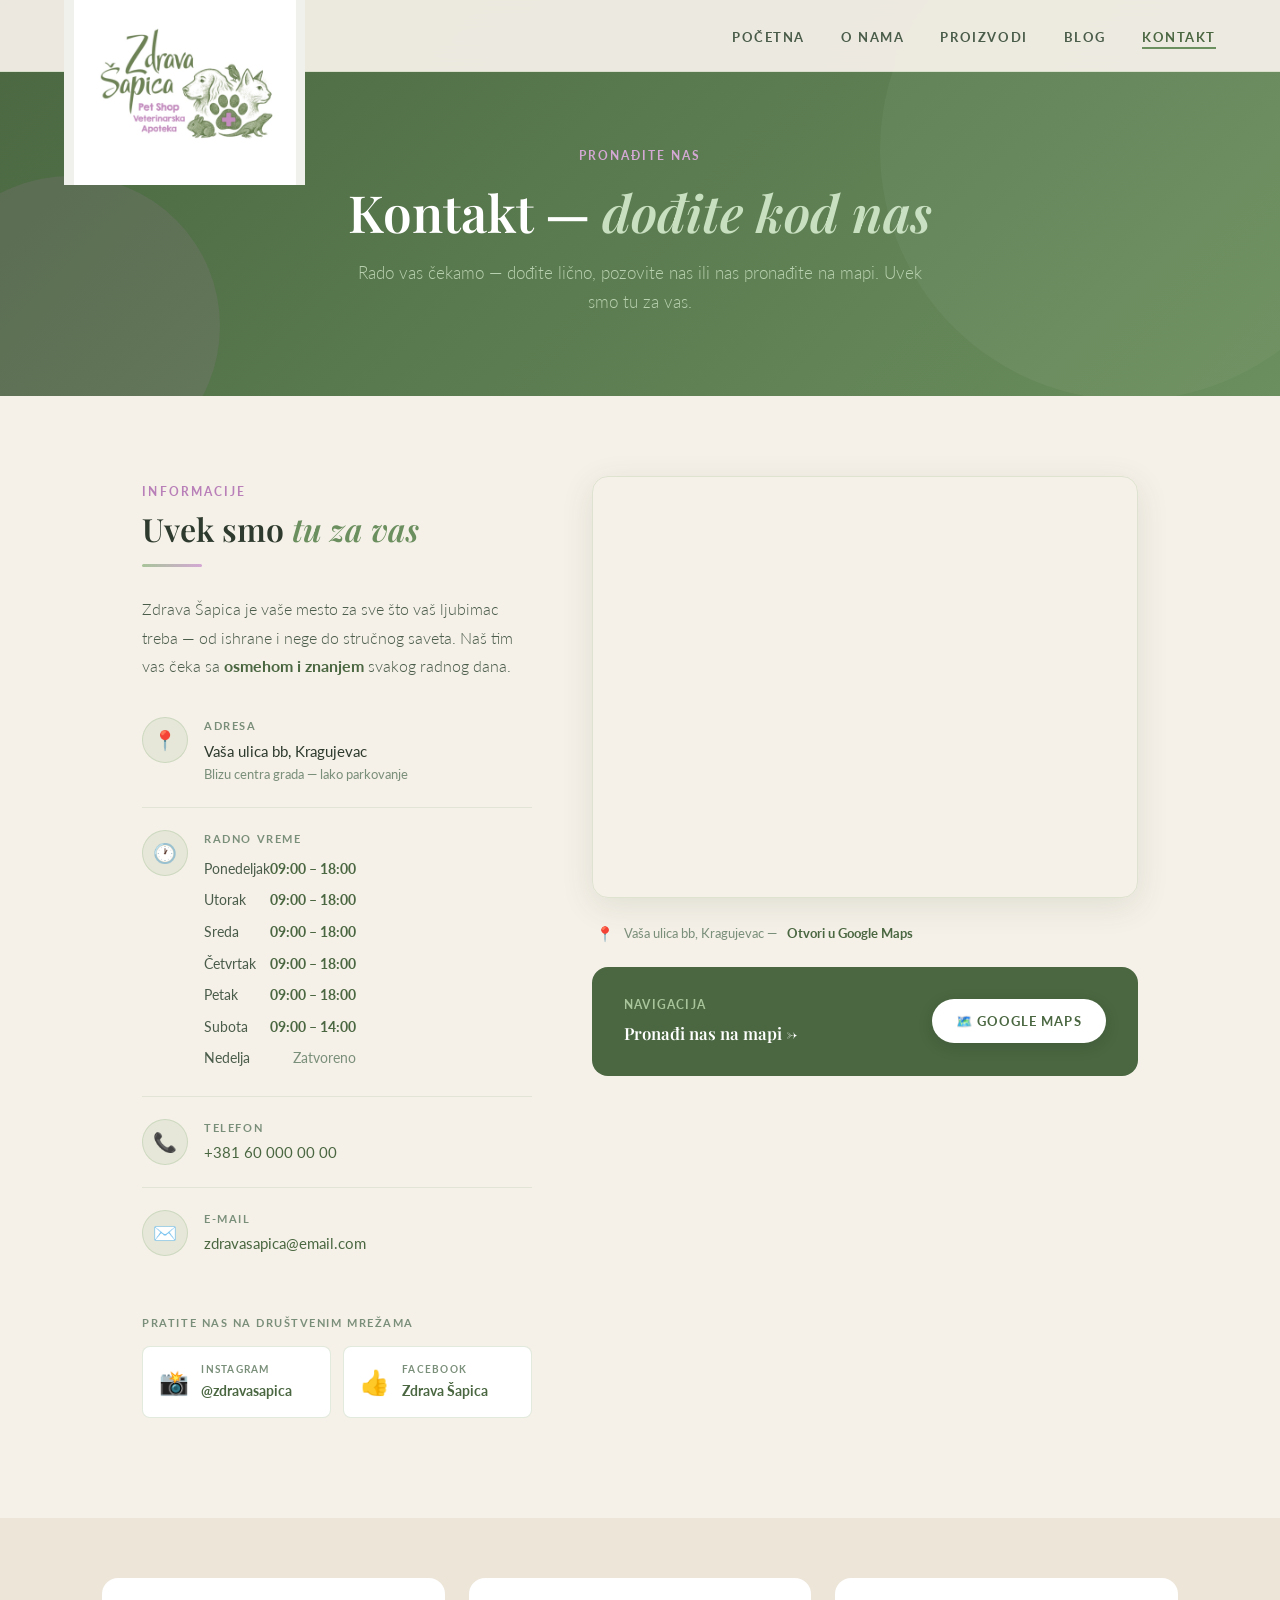
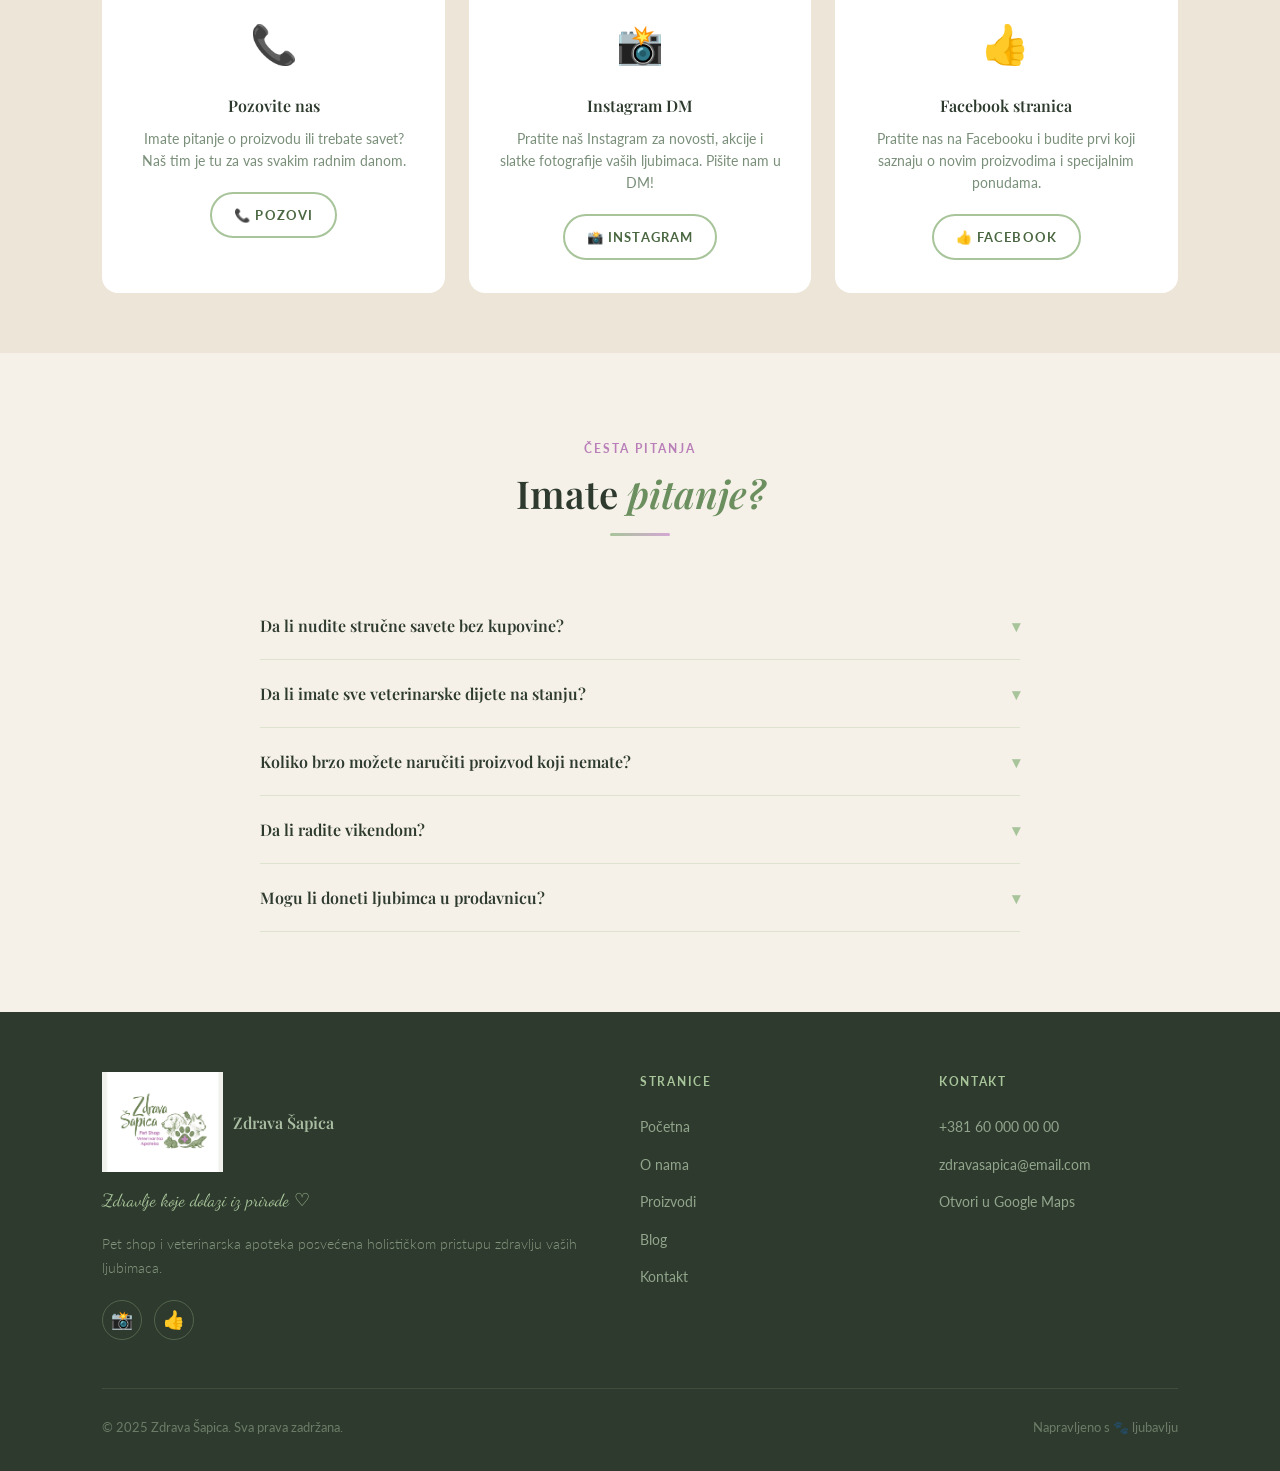
==== kontakt.html @ 9ca1bb59 "prvi sajt" ====
<!DOCTYPE html>
<html lang="sr">
<head>
  <meta charset="UTF-8" />
  <meta name="viewport" content="width=device-width, initial-scale=1.0" />
  <title>Kontakt – Zdrava Šapica</title>
  <link rel="preconnect" href="https://fonts.googleapis.com" />
  <link rel="preconnect" href="https://fonts.gstatic.com" crossorigin />
  <link href="https://fonts.googleapis.com/css2?family=Playfair+Display:ital,wght@0,400;0,600;1,400&family=Lato:wght@300;400;700&family=Dancing+Script:wght@500&display=swap" rel="stylesheet" />
  <link rel="stylesheet" href="./style.css" />
  <style>

    /* ===== CONTACT LAYOUT ===== */
    .contact-main {
      padding: 80px 8% 100px;
      max-width: 1200px;
      margin: 0 auto;
    }

    .contact-grid {
      display: grid;
      grid-template-columns: 1fr 1.4fr;
      gap: 60px;
      align-items: start;
    }

    /* ===== LEFT — info panel ===== */
    .contact-info-panel {}

    .contact-info-panel .section-tag { margin-bottom: 8px; }
    .contact-info-panel h2 {
      font-family: 'Playfair Display', serif;
      font-size: clamp(1.6rem, 2.5vw, 2.2rem);
      font-weight: 600; color: var(--text-dark); line-height: 1.2;
      margin-bottom: 8px;
    }
    .contact-info-panel h2 em { font-style: italic; color: var(--green-mid); }
    .contact-info-panel .section-divider { margin: 16px 0 28px; }
    .contact-intro {
      font-size: 0.97rem; color: var(--text-mid);
      line-height: 1.85; font-weight: 300; margin-bottom: 36px;
    }
    .contact-intro strong { color: var(--green-dark); font-weight: 700; }

    /* Info items */
    .info-items { display: flex; flex-direction: column; gap: 0; }
    .info-item {
      display: flex; align-items: flex-start; gap: 16px;
      padding: 22px 0;
      border-bottom: 1px solid rgba(168,196,154,0.25);
    }
    .info-item:first-child { padding-top: 0; }
    .info-item:last-child { border-bottom: none; }
    .info-icon {
      width: 46px; height: 46px; border-radius: 50%;
      background: rgba(168,196,154,0.2);
      border: 1px solid rgba(168,196,154,0.4);
      display: flex; align-items: center; justify-content: center;
      font-size: 1.2rem; flex-shrink: 0;
    }
    .info-text {}
    .info-label {
      font-size: 0.68rem; font-weight: 700;
      letter-spacing: 0.14em; text-transform: uppercase;
      color: var(--text-light); margin-bottom: 4px;
    }
    .info-value {
      font-size: 0.95rem; color: var(--text-dark); font-weight: 400; line-height: 1.5;
    }
    .info-value a { color: var(--green-dark); transition: color 0.2s; }
    .info-value a:hover { color: var(--lila); }

    /* Radno vreme */
    .hours-table { width: 100%; }
    .hours-row {
      display: flex; justify-content: space-between;
      font-size: 0.9rem; padding: 5px 0;
      color: var(--text-mid);
    }
    .hours-row .day { font-weight: 400; }
    .hours-row .time { font-weight: 700; color: var(--green-dark); }
    .hours-row.closed .time { color: var(--text-light); font-weight: 400; }
    .hours-row.today .day { color: var(--lila); font-weight: 700; }
    .hours-row.today .time { color: var(--lila); }

    /* Social cards */
    .social-section {
      margin-top: 36px;
    }
    .social-section-label {
      font-size: 0.68rem; font-weight: 700;
      letter-spacing: 0.14em; text-transform: uppercase;
      color: var(--text-light); margin-bottom: 14px;
    }
    .social-cards { display: flex; gap: 12px; }
    .social-card {
      flex: 1; display: flex; align-items: center; gap: 12px;
      padding: 14px 16px; border-radius: var(--radius-sm);
      border: 1px solid rgba(168,196,154,0.35);
      background: var(--white);
      transition: all 0.3s; cursor: pointer;
      text-decoration: none;
    }
    .social-card:hover { border-color: var(--green-mid); box-shadow: var(--shadow); transform: translateY(-2px); }
    .social-card-icon { font-size: 1.5rem; }
    .social-card-info {}
    .social-card-platform {
      font-size: 0.65rem; font-weight: 700;
      letter-spacing: 0.12em; text-transform: uppercase;
      color: var(--text-light);
    }
    .social-card-handle {
      font-size: 0.88rem; font-weight: 700; color: var(--green-dark);
    }

    /* ===== RIGHT — MAP + CTA ===== */
    .contact-right {}

    .map-wrapper {
      border-radius: var(--radius);
      overflow: hidden;
      box-shadow: var(--shadow);
      border: 1px solid rgba(168,196,154,0.3);
      margin-bottom: 24px;
    }
    .map-wrapper iframe {
      width: 100%; height: 420px;
      display: block; border: none;
    }

    /* Map placeholder (dok se ne postavi prava adresa) */
    .map-placeholder {
      width: 100%; height: 420px;
      background: linear-gradient(135deg, var(--cream-dark) 0%, var(--mint) 100%);
      display: flex; flex-direction: column;
      align-items: center; justify-content: center;
      gap: 16px; text-align: center; padding: 40px;
    }
    .map-placeholder-icon { font-size: 4rem; }
    .map-placeholder h3 {
      font-family: 'Playfair Display', serif;
      font-size: 1.3rem; color: var(--green-dark);
    }
    .map-placeholder p { font-size: 0.88rem; color: var(--text-mid); line-height: 1.7; }

    .map-caption {
      display: flex; align-items: center; gap: 10px;
      font-size: 0.8rem; color: var(--text-light);
      padding: 0 4px;
    }
    .map-caption::before { content: '📍'; font-size: 0.9rem; }
    .map-caption a { color: var(--green-dark); font-weight: 700; transition: color 0.2s; }
    .map-caption a:hover { color: var(--lila); }

    /* Directions CTA card */
    .directions-card {
      background: var(--green-dark); border-radius: var(--radius);
      padding: 28px 32px;
      display: flex; align-items: center; justify-content: space-between;
      gap: 20px; margin-top: 20px;
      flex-wrap: wrap;
    }
    .directions-card-text {}
    .directions-card-text p {
      font-size: 0.75rem; font-weight: 700;
      letter-spacing: 0.1em; text-transform: uppercase;
      color: var(--green-light); margin-bottom: 4px;
    }
    .directions-card-text h3 {
      font-family: 'Playfair Display', serif;
      font-size: 1.05rem; color: white; font-weight: 600;
    }
    .btn-maps {
      display: inline-flex; align-items: center; gap: 8px;
      background: white; color: var(--green-dark);
      padding: 11px 24px; border-radius: 50px;
      font-weight: 700; font-size: 0.82rem;
      letter-spacing: 0.08em; text-transform: uppercase;
      transition: all 0.3s; white-space: nowrap;
      box-shadow: 0 4px 16px rgba(0,0,0,0.12);
    }
    .btn-maps:hover { background: var(--mint); transform: translateY(-2px); }

    /* ===== QUICK CONTACT STRIP ===== */
    .quick-contact {
      background: var(--cream-dark);
      padding: 60px 8%;
    }
    .quick-contact-inner {
      max-width: 1200px; margin: 0 auto;
      display: grid; grid-template-columns: repeat(3, 1fr);
      gap: 24px;
    }
    .quick-card {
      background: var(--white); border-radius: var(--radius);
      padding: 32px 28px; text-align: center;
      border: 1px solid transparent;
      transition: all 0.3s;
    }
    .quick-card:hover { border-color: var(--mint); box-shadow: var(--shadow); transform: translateY(-4px); }
    .quick-card-icon { font-size: 2.4rem; margin-bottom: 16px; }
    .quick-card h3 {
      font-family: 'Playfair Display', serif;
      font-size: 1rem; font-weight: 600;
      color: var(--text-dark); margin-bottom: 8px;
    }
    .quick-card p { font-size: 0.86rem; color: var(--text-light); line-height: 1.6; margin-bottom: 20px; }
    .quick-card-link {
      display: inline-flex; align-items: center; gap: 6px;
      font-size: 0.82rem; font-weight: 700;
      letter-spacing: 0.08em; text-transform: uppercase;
      color: var(--green-dark);
      padding: 10px 22px; border-radius: 50px;
      border: 2px solid var(--green-light);
      transition: all 0.3s;
    }
    .quick-card-link:hover { background: var(--mint); border-color: var(--green-mid); }

    /* ===== FAQ STRIP ===== */
    .faq-section {
      padding: 80px 8%;
      background: var(--cream);
    }
    .faq-inner {
      max-width: 760px; margin: 0 auto;
    }
    .faq-list { margin-top: 40px; }
    .faq-item {
      border-bottom: 1px solid rgba(168,196,154,0.3);
    }
    .faq-question {
      display: flex; justify-content: space-between; align-items: center;
      padding: 20px 0; cursor: pointer;
      font-family: 'Playfair Display', serif;
      font-size: 1rem; font-weight: 600; color: var(--text-dark);
      transition: color 0.2s; gap: 16px;
    }
    .faq-question:hover { color: var(--green-mid); }
    .faq-arrow {
      font-size: 1rem; transition: transform 0.3s;
      color: var(--green-light); flex-shrink: 0;
    }
    .faq-item.open .faq-arrow { transform: rotate(180deg); }
    .faq-answer {
      max-height: 0; overflow: hidden;
      transition: max-height 0.4s ease, padding 0.3s;
    }
    .faq-item.open .faq-answer { max-height: 300px; }
    .faq-answer p {
      font-size: 0.92rem; color: var(--text-mid);
      line-height: 1.8; font-weight: 300;
      padding-bottom: 20px;
    }
    .faq-answer p strong { color: var(--green-dark); font-weight: 700; }

    /* Responsive */
    @media (max-width: 960px) {
      .contact-grid { grid-template-columns: 1fr; }
      .quick-contact-inner { grid-template-columns: 1fr; }
    }
    @media (max-width: 640px) {
      .contact-main { padding: 60px 6% 80px; }
      .social-cards { flex-direction: column; }
      .directions-card { flex-direction: column; text-align: center; }
    }
  </style>
</head>
<body>

  <!-- NAVIGATION -->
  <nav id="navbar">
    <a href="index.html" class="nav-logo">
      <img src="slike/logo.png" alt="Zdrava Šapica logo" />
     
    </a>
    <ul class="nav-links" id="navLinks">
      <li><a href="index.html">Početna</a></li>
      <li><a href="o-nama.html">O nama</a></li>
      <li><a href="proizvodi.html">Proizvodi</a></li>
      <li><a href="blog.html">Blog</a></li>
      <li><a href="kontakt.html" class="active">Kontakt</a></li>
    </ul>
    <div class="nav-burger" id="navBurger"><span></span><span></span><span></span></div>
  </nav>

  <!-- PAGE HERO -->
  <section class="page-hero">
    <span class="page-hero-tag">Pronađite nas</span>
    <h1>Kontakt — <em>dođite kod nas</em></h1>
    <p>Rado vas čekamo — dođite lično, pozovite nas ili nas pronađite na mapi. Uvek smo tu za vas.</p>
  </section>

  <!-- MAIN CONTACT SECTION -->
  <div class="contact-main">
    <div class="contact-grid">

      <!-- LEFT: Info -->
      <div class="contact-info-panel reveal">
        <span class="section-tag">Informacije</span>
        <h2>Uvek smo <em>tu za vas</em></h2>
        <div class="section-divider" style="margin-left:0;"></div>
        <p class="contact-intro">
          Zdrava Šapica je vaše mesto za sve što vaš ljubimac treba — od ishrane i nege do stručnog saveta. Naš tim vas čeka sa <strong>osmehom i znanjem</strong> svakog radnog dana.
        </p>

        <div class="info-items">

          <div class="info-item">
            <div class="info-icon">📍</div>
            <div class="info-text">
              <div class="info-label">Adresa</div>
              <div class="info-value">
                Vaša ulica bb, Kragujevac<br/>
                <small style="color:var(--text-light); font-size:0.82rem;">Blizu centra grada — lako parkovanje</small>
              </div>
            </div>
          </div>

          <div class="info-item">
            <div class="info-icon">🕐</div>
            <div class="info-text">
              <div class="info-label">Radno vreme</div>
              <div class="info-value">
                <div class="hours-table">
                  <div class="hours-row"><span class="day">Ponedeljak</span><span class="time">09:00 – 18:00</span></div>
                  <div class="hours-row"><span class="day">Utorak</span><span class="time">09:00 – 18:00</span></div>
                  <div class="hours-row"><span class="day">Sreda</span><span class="time">09:00 – 18:00</span></div>
                  <div class="hours-row"><span class="day">Četvrtak</span><span class="time">09:00 – 18:00</span></div>
                  <div class="hours-row"><span class="day">Petak</span><span class="time">09:00 – 18:00</span></div>
                  <div class="hours-row"><span class="day">Subota</span><span class="time">09:00 – 14:00</span></div>
                  <div class="hours-row closed"><span class="day">Nedelja</span><span class="time">Zatvoreno</span></div>
                </div>
              </div>
            </div>
          </div>

          <div class="info-item">
            <div class="info-icon">📞</div>
            <div class="info-text">
              <div class="info-label">Telefon</div>
              <div class="info-value">
                <a href="tel:+381600000000">+381 60 000 00 00</a>
              </div>
            </div>
          </div>

          <div class="info-item">
            <div class="info-icon">✉️</div>
            <div class="info-text">
              <div class="info-label">E-mail</div>
              <div class="info-value">
                <a href="mailto:zdravasapica@email.com">zdravasapica@email.com</a>
              </div>
            </div>
          </div>

        </div>

        <!-- Social -->
        <div class="social-section">
          <div class="social-section-label">Pratite nas na društvenim mrežama</div>
          <div class="social-cards">
            <a href="https://instagram.com/" target="_blank" class="social-card">
              <div class="social-card-icon">📸</div>
              <div class="social-card-info">
                <div class="social-card-platform">Instagram</div>
                <div class="social-card-handle">@zdravasapica</div>
              </div>
            </a>
            <a href="https://facebook.com/" target="_blank" class="social-card">
              <div class="social-card-icon">👍</div>
              <div class="social-card-info">
                <div class="social-card-platform">Facebook</div>
                <div class="social-card-handle">Zdrava Šapica</div>
              </div>
            </a>
          </div>
        </div>
      </div>

      <!-- RIGHT: Map -->
      <div class="contact-right reveal">
        <div class="map-wrapper">
          <!--
            UPUTSTVO ZA POSTAVLJANJE MAPE:
            1. Idite na maps.google.com
            2. Pronađite vašu lokaciju
            3. Kliknite Share → Embed a map
            4. Kopirajte <iframe> i zamenite placeholder ispod

            Privremeni placeholder:
          -->
          <iframe
            src="https://www.google.com/maps/embed?pb=!1m18!1m12!1m3!1d91838.96!2d20.8651!3d44.0128!2m3!1f0!2f0!3f0!3m2!1i1024!2i768!4f13.1!3m3!1m2!1s0x4756eed0b72782ad%3A0x5ed3f0cc2e22fc3a!2sKragujevac!5e0!3m2!1ssr!2srs!4v1700000000000!5m2!1ssr!2srs"
            allowfullscreen=""
            loading="lazy"
            referrerpolicy="no-referrer-when-downgrade"
            title="Zdrava Šapica — lokacija na mapi">
          </iframe>
        </div>

        <p class="map-caption">
          Vaša ulica bb, Kragujevac —
          <a href="https://maps.google.com/?q=Kragujevac" target="_blank">Otvori u Google Maps</a>
        </p>

        <div class="directions-card">
          <div class="directions-card-text">
            <p>Navigacija</p>
            <h3>Pronađi nas na mapi →</h3>
          </div>
          <a
            href="https://maps.google.com/?q=Kragujevac"
            target="_blank"
            class="btn-maps">
            🗺️ Google Maps
          </a>
        </div>
      </div>

    </div>
  </div>

  <!-- QUICK CONTACT CARDS -->
  <div class="quick-contact">
    <div class="quick-contact-inner">
      <div class="quick-card reveal">
        <div class="quick-card-icon">📞</div>
        <h3>Pozovite nas</h3>
        <p>Imate pitanje o proizvodu ili trebate savet? Naš tim je tu za vas svakim radnim danom.</p>
        <a href="tel:+381600000000" class="quick-card-link">📞 Pozovi</a>
      </div>
      <div class="quick-card reveal">
        <div class="quick-card-icon">📸</div>
        <h3>Instagram DM</h3>
        <p>Pratite naš Instagram za novosti, akcije i slatke fotografije vaših ljubimaca. Pišite nam u DM!</p>
        <a href="https://instagram.com/" target="_blank" class="quick-card-link">📸 Instagram</a>
      </div>
      <div class="quick-card reveal">
        <div class="quick-card-icon">👍</div>
        <h3>Facebook stranica</h3>
        <p>Pratite nas na Facebooku i budite prvi koji saznaju o novim proizvodima i specijalnim ponudama.</p>
        <a href="https://facebook.com/" target="_blank" class="quick-card-link">👍 Facebook</a>
      </div>
    </div>
  </div>

  <!-- FAQ -->
  <div class="faq-section">
    <div class="faq-inner">
      <div class="section-header reveal">
        <span class="section-tag">Česta pitanja</span>
        <h2 class="section-title">Imate <em>pitanje?</em></h2>
        <div class="section-divider"></div>
      </div>
      <div class="faq-list">

        <div class="faq-item">
          <div class="faq-question" onclick="toggleFaq(this)">
            Da li nudite stručne savete bez kupovine?
            <span class="faq-arrow">▾</span>
          </div>
          <div class="faq-answer">
            <p>Apsolutno! Naš tim je tu da <strong>odgovori na vaša pitanja</strong> — bez obaveze kupovine. Možete nas pozvati, pisati na Instagram ili doći lično. Verujemo da poverenje se gradi iskrenim odnosom, ne pritiskom.</p>
          </div>
        </div>

        <div class="faq-item">
          <div class="faq-question" onclick="toggleFaq(this)">
            Da li imate sve veterinarske dijete na stanju?
            <span class="faq-arrow">▾</span>
          </div>
          <div class="faq-answer">
            <p>Trudimo se da uvek imamo dostupan što širi asortiman, ali za <strong>specifičnu dijetu ili retki preparat</strong> preporučujemo da nas unapred kontaktirate. Možemo naručiti i ono što trenutno nije na stanju.</p>
          </div>
        </div>

        <div class="faq-item">
          <div class="faq-question" onclick="toggleFaq(this)">
            Koliko brzo možete naručiti proizvod koji nemate?
            <span class="faq-arrow">▾</span>
          </div>
          <div class="faq-answer">
            <p>Većinom <strong>1–3 radna dana</strong>, u zavisnosti od dobavljača. Za medicinske dijete koje zahtevaju veterinarski recept, slobodno nas kontaktirajte unapred kako bismo organizovali sve na vreme.</p>
          </div>
        </div>

        <div class="faq-item">
          <div class="faq-question" onclick="toggleFaq(this)">
            Da li radite vikendom?
            <span class="faq-arrow">▾</span>
          </div>
          <div class="faq-answer">
            <p>Subotom smo otvoreni od <strong>09:00 do 14:00</strong>. Nedeljom ne radimo. Za hitne upite možete nam pisati na Instagram — trudimo se da odgovorimo što pre.</p>
          </div>
        </div>

        <div class="faq-item">
          <div class="faq-question" onclick="toggleFaq(this)">
            Mogu li doneti ljubimca u prodavnicu?
            <span class="faq-arrow">▾</span>
          </div>
          <div class="faq-answer">
            <p><strong>Naravno!</strong> Volimo kad naši mali gosti dođu u posetu. Dođite sa vašim ljubimcem — i mi ćemo im biti još srećniji što ste tu. 🐾</p>
          </div>
        </div>

      </div>
    </div>
  </div>

  <!-- FOOTER -->
  <footer>
    <div class="footer-inner">
      <div class="footer-brand">
        <div class="footer-logo">
          <img src="slike/logo.png" alt="Zdrava Šapica" />
          <span class="footer-logo-name">Zdrava Šapica</span>
        </div>
        <p class="footer-tagline">Zdravlje koje dolazi iz prirode ♡</p>
        <p class="footer-desc">Pet shop i veterinarska apoteka posvećena holističkom pristupu zdravlju vaših ljubimaca.</p>
        <div class="footer-social">
          <a href="https://instagram.com/" target="_blank" class="social-btn" title="Instagram">📸</a>
          <a href="https://facebook.com/" target="_blank" class="social-btn" title="Facebook">👍</a>
        </div>
      </div>
      <div class="footer-nav">
        <h4>Stranice</h4>
        <ul>
          <li><a href="index.html">Početna</a></li>
          <li><a href="o-nama.html">O nama</a></li>
          <li><a href="proizvodi.html">Proizvodi</a></li>
          <li><a href="blog.html">Blog</a></li>
          <li><a href="kontakt.html">Kontakt</a></li>
        </ul>
      </div>
      <div class="footer-nav">
        <h4>Kontakt</h4>
        <ul>
          <li><a href="tel:+381600000000">+381 60 000 00 00</a></li>
          <li><a href="mailto:zdravasapica@email.com">zdravasapica@email.com</a></li>
          <li><a href="https://maps.google.com/?q=Kragujevac" target="_blank">Otvori u Google Maps</a></li>
        </ul>
      </div>
    </div>
    <div class="footer-bottom">
      <p>© 2025 Zdrava Šapica. Sva prava zadržana.</p>
      <p>Napravljeno s 🐾 ljubavlju</p>
    </div>
  </footer>

  <script>
    // Navbar
    const navbar = document.getElementById('navbar');
    window.addEventListener('scroll', () => navbar.classList.toggle('scrolled', window.scrollY > 20));
    document.getElementById('navBurger').addEventListener('click', () => document.getElementById('navLinks').classList.toggle('open'));

    // Reveal
    const observer = new IntersectionObserver(entries => entries.forEach(e => { if (e.isIntersecting) { e.target.classList.add('visible'); observer.unobserve(e.target); } }), { threshold: 0.1 });
    document.querySelectorAll('.reveal').forEach(el => observer.observe(el));

    // FAQ accordion
    function toggleFaq(el) {
      const item = el.parentElement;
      const isOpen = item.classList.contains('open');
      document.querySelectorAll('.faq-item').forEach(i => i.classList.remove('open'));
      if (!isOpen) item.classList.add('open');
    }

    // Pre-fill from URL query (e.g. kontakt.html?product=Acana)
    const params = new URLSearchParams(window.location.search);
    const product = params.get('product');
    if (product) {
      // Show a small toast notification
      const toast = document.createElement('div');
      toast.style.cssText = `
        position: fixed; bottom: 32px; left: 50%; transform: translateX(-50%);
        background: var(--green-dark); color: white;
        padding: 14px 28px; border-radius: 50px;
        font-family: Lato, sans-serif; font-size: 0.88rem; font-weight: 700;
        box-shadow: 0 8px 32px rgba(74,103,65,0.3);
        z-index: 300; animation: fadeInUp 0.4s ease;
      `;
      toast.textContent = `Upit za: ${product} — pozovite nas na +381 60 000 00 00`;
      document.body.appendChild(toast);
      setTimeout(() => toast.remove(), 6000);
    }
  </script>
</body>
</html>
---- style.css ----
/* =====================================================
   ZDRAVA ŠAPICA — Globalni stilovi
   ===================================================== */

/* ===== CSS VARIABLES ===== */
:root {
    --green-dark:   #4a6741;
    --green-mid:    #6b8f5e;
    --green-light:  #a8c49a;
    --mint:         #c8dfc0;
    --cream:        #f5f0e8;
    --cream-dark:   #ece5d8;
    --lila:         #b87fb8;
    --lila-light:   #d4a8d4;
    --text-dark:    #2d3a2d;
    --text-mid:     #4a5c4a;
    --text-light:   #7a8f7a;
    --white:        #ffffff;
    --shadow:       0 8px 32px rgba(74,103,65,0.12);
    --radius:       16px;
    --radius-sm:    8px;
    --akcija:       #e85d5d;
  }
  
  /* ===== RESET & BASE ===== */
  *, *::before, *::after { box-sizing: border-box; margin: 0; padding: 0; }
  html { scroll-behavior: smooth; }
  body {
    font-family: 'Lato', sans-serif;
    background: var(--cream);
    color: var(--text-dark);
    line-height: 1.7;
    overflow-x: hidden;
  }
  img { max-width: 100%; display: block; }
  a { text-decoration: none; color: inherit; }
  
  /* ===== NAVIGATION ===== */
  nav {
    position: fixed; top: 0; left: 0; right: 0; z-index: 100;
    background: rgba(245,240,232,0.95);
    backdrop-filter: blur(12px);
    border-bottom: 1px solid rgba(168,196,154,0.3);
    padding: 0 5%;
    display: flex; align-items: center; justify-content: space-between;
    height: 72px;
    transition: box-shadow 0.3s;
  }
  nav.scrolled { box-shadow: var(--shadow); }
  
  /* Logo — veći prikaz */
  .nav-logo {
    display: flex;
    align-items: center;
    gap: 200px;
    text-decoration: none;
  }
  .nav-logo img {
    margin-top: 100px; height: 200px; width: auto;
    object-fit: contain;
  }
  .nav-logo-text {
    display: flex;
    flex-direction: column;
    line-height: 1.1;
  }
  .nav-logo-name {
    font-family: 'Playfair Display', serif;
    font-size: 1.05rem;
    font-weight: 600;
    color: var(--green-dark);
    letter-spacing: 0.02em;
  }
  .nav-logo-sub {
    font-family: 'Dancing Script', cursive;
    font-size: 0.78rem;
    color: var(--lila);
  }
  
  .nav-links {
    display: flex; gap: 36px; list-style: none;
  }
  .nav-links a {
    font-family: 'Lato', sans-serif;
    font-weight: 700;
    font-size: 0.82rem;
    letter-spacing: 0.12em;
    text-transform: uppercase;
    color: var(--text-mid);
    position: relative;
    padding-bottom: 4px;
    transition: color 0.3s;
  }
  .nav-links a::after {
    content: '';
    position: absolute; bottom: 0; left: 0; width: 0; height: 2px;
    background: var(--lila);
    transition: width 0.3s;
  }
  .nav-links a:hover { color: var(--green-dark); }
  .nav-links a:hover::after { width: 100%; }
  .nav-links a.active { color: var(--green-dark); }
  .nav-links a.active::after { width: 100%; background: var(--green-mid); }
  .nav-burger { display: none; cursor: pointer; flex-direction: column; gap: 5px; }
  .nav-burger span { display: block; width: 24px; height: 2px; background: var(--green-dark); transition: all 0.3s; }
  
  /* ===== PAGE HERO (unutrašnje stranice) ===== */
  .page-hero {
    padding: 140px 8% 80px;
    background: linear-gradient(135deg, var(--green-dark) 0%, var(--green-mid) 100%);
    text-align: center;
    position: relative; overflow: hidden;
  }
  .page-hero::before {
    content: ''; position: absolute; top: -100px; right: -100px;
    width: 500px; height: 500px; border-radius: 50%;
    background: rgba(255,255,255,0.04);
  }
  .page-hero::after {
    content: ''; position: absolute; bottom: -80px; left: -80px;
    width: 300px; height: 300px; border-radius: 50%;
    background: rgba(184,127,184,0.12);
  }
  .page-hero-tag {
    display: inline-block; font-size: 0.72rem; font-weight: 700;
    letter-spacing: 0.18em; text-transform: uppercase;
    color: var(--lila-light); margin-bottom: 16px;
  }
  .page-hero h1 {
    font-family: 'Playfair Display', serif;
    font-size: clamp(2rem, 4vw, 3.2rem);
    font-weight: 600; color: white; line-height: 1.2; margin-bottom: 16px;
  }
  .page-hero h1 em { font-style: italic; color: var(--mint); }
  .page-hero p {
    font-size: 1.05rem; color: rgba(200,223,192,0.85);
    font-weight: 300; max-width: 580px; margin: 0 auto;
  }
  
  /* ===== SECTION HEADER ===== */
  .section-header { text-align: center; margin-bottom: 56px; }
  .section-tag {
    display: inline-block; font-size: 0.72rem; font-weight: 700;
    letter-spacing: 0.18em; text-transform: uppercase;
    color: var(--lila); margin-bottom: 12px;
  }
  .section-title {
    font-family: 'Playfair Display', serif;
    font-size: clamp(1.8rem, 3vw, 2.6rem);
    font-weight: 600; color: var(--text-dark); line-height: 1.2;
  }
  .section-title em { font-style: italic; color: var(--green-mid); }
  .section-divider {
    width: 60px; height: 3px;
    background: linear-gradient(to right, var(--green-light), var(--lila-light));
    margin: 16px auto 0; border-radius: 2px;
  }
  
  /* ===== BUTTONS ===== */
  .btn-primary {
    display: inline-flex; align-items: center; gap: 8px;
    background: var(--green-dark); color: var(--white);
    padding: 14px 32px; border-radius: 50px;
    font-weight: 700; font-size: 0.88rem;
    letter-spacing: 0.08em; text-transform: uppercase;
    transition: background 0.3s, transform 0.2s, box-shadow 0.3s;
    box-shadow: 0 4px 20px rgba(74,103,65,0.25);
  }
  .btn-primary:hover {
    background: var(--green-mid);
    transform: translateY(-2px);
    box-shadow: 0 8px 28px rgba(74,103,65,0.3);
  }
  .btn-secondary {
    display: inline-flex; align-items: center; gap: 8px;
    background: transparent; color: var(--green-dark);
    padding: 14px 28px; border-radius: 50px;
    font-weight: 700; font-size: 0.88rem;
    letter-spacing: 0.08em; text-transform: uppercase;
    border: 2px solid var(--green-light);
    transition: all 0.3s;
  }
  .btn-secondary:hover { background: var(--mint); border-color: var(--green-mid); }
  
  /* ===== FOOTER ===== */
  footer { background: var(--text-dark); padding: 60px 8% 32px; }
  .footer-inner {
    max-width: 1200px; margin: 0 auto;
    display: grid; grid-template-columns: 2fr 1fr 1fr; gap: 60px;
    padding-bottom: 48px;
    border-bottom: 1px solid rgba(168,196,154,0.15);
  }
  .footer-brand {}
  .footer-logo {
    display: flex; align-items: center; gap: 10px; margin-bottom: 14px;
  }
  .footer-logo img {
    height: 100px; width: auto;
    
  }
  .footer-logo-name {
    font-family: 'Playfair Display', serif;
    font-size: 1rem; font-weight: 600;
    color: rgba(200,223,192,0.8);
  }
  .footer-tagline {
    font-family: 'Dancing Script', cursive;
    font-size: 1.1rem; color: var(--green-light); margin-bottom: 16px;
  }
  .footer-desc {
    font-size: 0.88rem; color: rgba(200,223,192,0.55);
    line-height: 1.7; font-weight: 300;
  }
  .footer-social { display: flex; gap: 12px; margin-top: 20px; }
  .social-btn {
    width: 40px; height: 40px; border-radius: 50%;
    border: 1px solid rgba(168,196,154,0.3);
    display: flex; align-items: center; justify-content: center;
    font-size: 1.1rem; color: var(--green-light); transition: all 0.3s;
  }
  .social-btn:hover { background: var(--green-mid); border-color: var(--green-mid); color: white; }
  
  .footer-nav h4 {
    font-size: 0.72rem; font-weight: 700; letter-spacing: 0.15em;
    text-transform: uppercase; color: var(--green-light); margin-bottom: 20px;
  }
  .footer-nav ul { list-style: none; display: flex; flex-direction: column; gap: 10px; }
  .footer-nav ul a { font-size: 0.9rem; color: rgba(200,223,192,0.65); transition: color 0.3s; }
  .footer-nav ul a:hover { color: var(--mint); }
  
  .footer-bottom {
    max-width: 1200px; margin: 0 auto;
    display: flex; justify-content: space-between; align-items: center;
    padding-top: 28px; flex-wrap: wrap; gap: 12px;
  }
  .footer-bottom p { font-size: 0.8rem; color: rgba(200,223,192,0.4); }
  
  /* ===== ANIMATIONS ===== */
  @keyframes fadeInUp {
    from { opacity: 0; transform: translateY(24px); }
    to { opacity: 1; transform: translateY(0); }
  }
  @keyframes fadeIn {
    from { opacity: 0; }
    to { opacity: 1; }
  }
  .reveal {
    opacity: 0; transform: translateY(32px);
    transition: opacity 0.7s ease, transform 0.7s ease;
  }
  .reveal.visible { opacity: 1; transform: none; }
  
  /* ===== RESPONSIVE — NAV ===== */
  @media (max-width: 680px) {
    .nav-links { display: none; }
    .nav-links.open {
      display: flex; flex-direction: column;
      position: fixed; top: 72px; left: 0; right: 0;
      background: var(--cream); padding: 24px 8%;
      gap: 20px; box-shadow: var(--shadow);
    }
    .nav-burger { display: flex; }
    .footer-inner { grid-template-columns: 1fr; gap: 40px; }
  }
  @media (max-width: 960px) {
    .footer-inner { grid-template-columns: 1fr; gap: 40px; }
  }
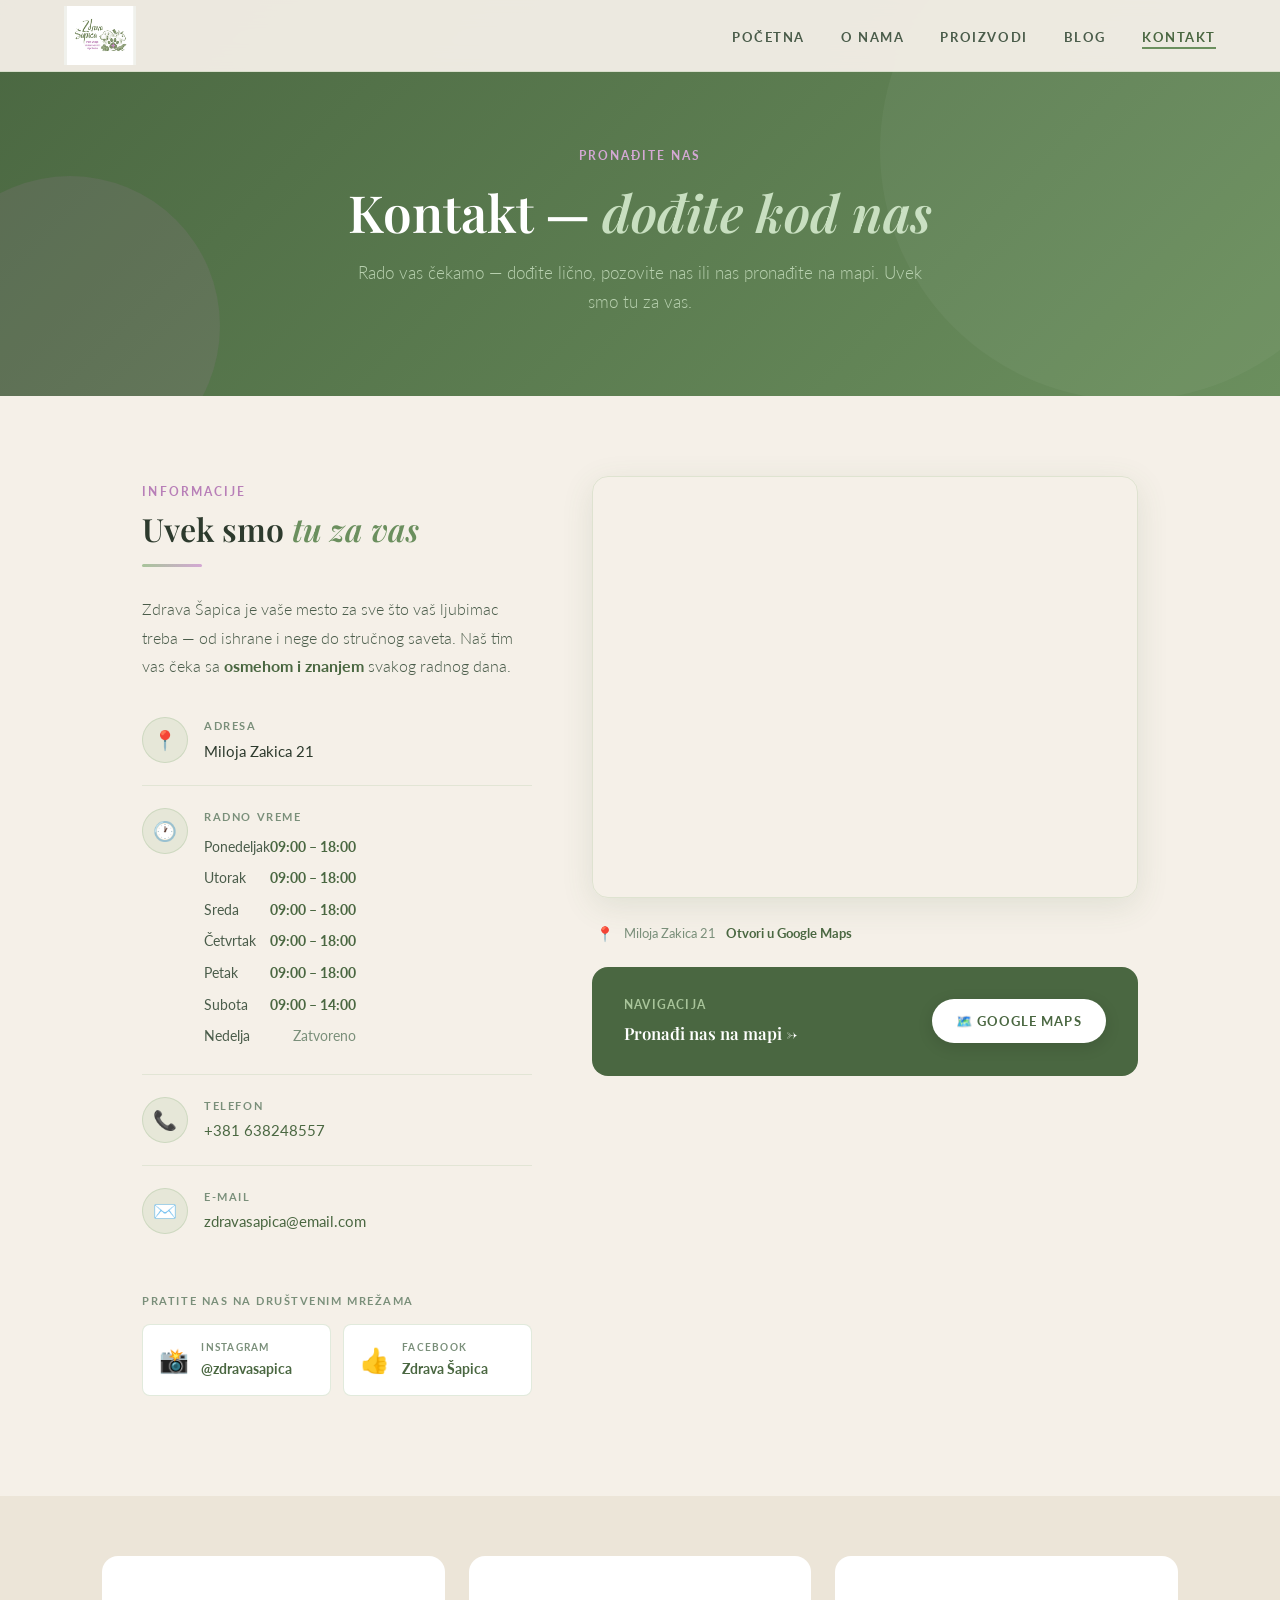
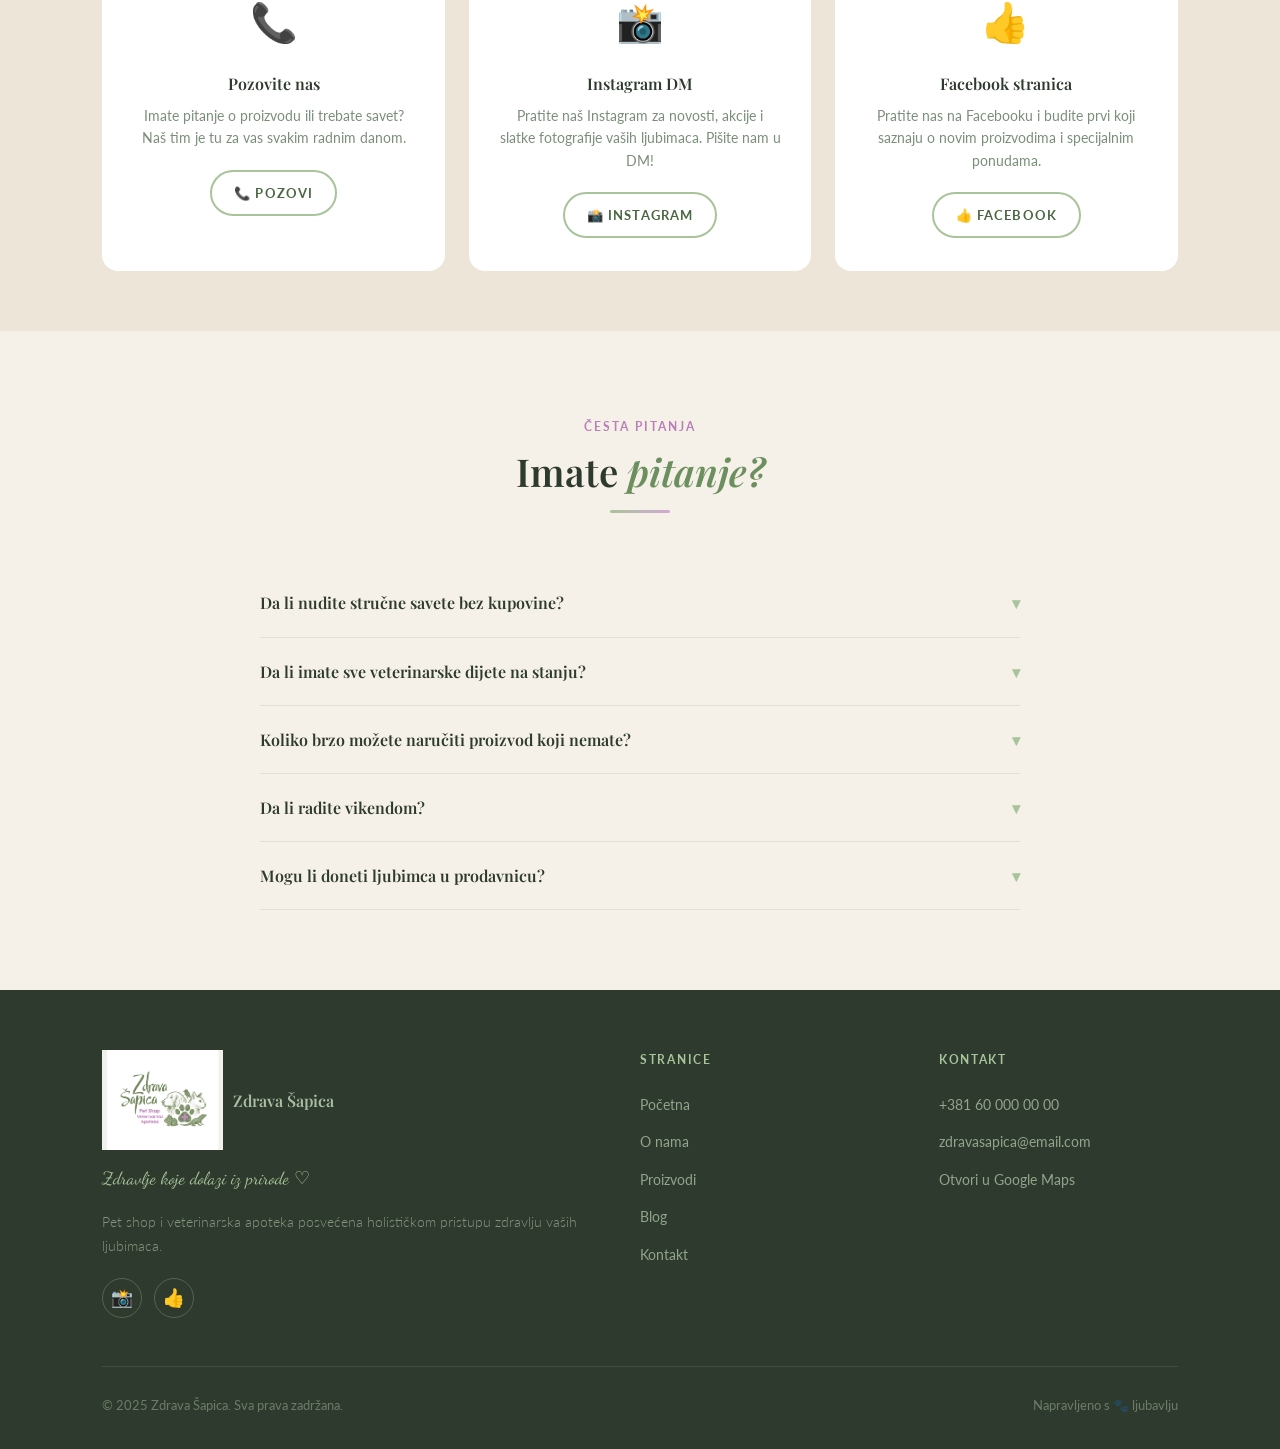
==== commit e09b6d59: "update sajta" ====
--- a/kontakt.html
+++ b/kontakt.html
@@ -310,8 +310,7 @@
             <div class="info-text">
               <div class="info-label">Adresa</div>
               <div class="info-value">
-                Vaša ulica bb, Kragujevac<br/>
-                <small style="color:var(--text-light); font-size:0.82rem;">Blizu centra grada — lako parkovanje</small>
+                Miloja Zakica 21<br/>
               </div>
             </div>
           </div>
@@ -339,7 +338,7 @@
             <div class="info-text">
               <div class="info-label">Telefon</div>
               <div class="info-value">
-                <a href="tel:+381600000000">+381 60 000 00 00</a>
+                <a href="tel:+381600000000">+381 638248557</a>
               </div>
             </div>
           </div>
@@ -390,18 +389,12 @@
 
             Privremeni placeholder:
           -->
-          <iframe
-            src="https://www.google.com/maps/embed?pb=!1m18!1m12!1m3!1d91838.96!2d20.8651!3d44.0128!2m3!1f0!2f0!3f0!3m2!1i1024!2i768!4f13.1!3m3!1m2!1s0x4756eed0b72782ad%3A0x5ed3f0cc2e22fc3a!2sKragujevac!5e0!3m2!1ssr!2srs!4v1700000000000!5m2!1ssr!2srs"
-            allowfullscreen=""
-            loading="lazy"
-            referrerpolicy="no-referrer-when-downgrade"
-            title="Zdrava Šapica — lokacija na mapi">
-          </iframe>
+          <iframe src="https://www.google.com/maps/embed?pb=!1m18!1m12!1m3!1d2833.1252753376693!2d20.425271712689742!3d44.75785977095047!2m3!1f0!2f0!3f0!3m2!1i1024!2i768!4f13.1!3m3!1m2!1s0x475a71c58449ee63%3A0x5fd1dac55bb703a4!2sVeterinarska%20apotek%20Zdrava%20%C5%A0apica%20d.o.o.!5e0!3m2!1ssr!2srs!4v1779552039799!5m2!1ssr!2srs" width="600" height="450" style="border:0;" allowfullscreen="" loading="lazy" referrerpolicy="no-referrer-when-downgrade"></iframe>
         </div>
 
         <p class="map-caption">
-          Vaša ulica bb, Kragujevac —
-          <a href="https://maps.google.com/?q=Kragujevac" target="_blank">Otvori u Google Maps</a>
+         Miloja Zakica 21
+          <a href="https://www.google.com/maps/place/Veterinarska+apotek+Zdrava+%C5%A0apica+d.o.o./@44.7578598,20.4252717,17z/data=!4m15!1m8!3m7!1s0x475a71c362d95449:0x2a7b594346a89334!2z0JzQuNC70L7RmNCwINCX0LDQutC40ZvQsCAyMSwg0JHQtdC-0LPRgNCw0LQgMTEwMzA!3b1!8m2!3d44.7578598!4d20.427852!16s%2Fg%2F11ldj16f67!3m5!1s0x475a71c58449ee63:0x5fd1dac55bb703a4!8m2!3d44.7578598!4d20.427852!16s%2Fg%2F11z7bqh1vh?entry=ttu&g_ep=EgoyMDI2MDUyMC4wIKXMDSoASAFQAw%3D%3D" target="_blank">Otvori u Google Maps</a>
         </p>
 
         <div class="directions-card">
@@ -410,7 +403,7 @@
             <h3>Pronađi nas na mapi →</h3>
           </div>
           <a
-            href="https://maps.google.com/?q=Kragujevac"
+            href="https://www.google.com/maps/place/Veterinarska+apotek+Zdrava+%C5%A0apica+d.o.o./@44.7578598,20.4252717,17z/data=!4m15!1m8!3m7!1s0x475a71c362d95449:0x2a7b594346a89334!2z0JzQuNC70L7RmNCwINCX0LDQutC40ZvQsCAyMSwg0JHQtdC-0LPRgNCw0LQgMTEwMzA!3b1!8m2!3d44.7578598!4d20.427852!16s%2Fg%2F11ldj16f67!3m5!1s0x475a71c58449ee63:0x5fd1dac55bb703a4!8m2!3d44.7578598!4d20.427852!16s%2Fg%2F11z7bqh1vh?entry=ttu&g_ep=EgoyMDI2MDUyMC4wIKXMDSoASAFQAw%3D%3D"
             target="_blank"
             class="btn-maps">
             🗺️ Google Maps
--- a/style.css
+++ b/style.css
@@ -56,8 +56,16 @@
     text-decoration: none;
   }
   .nav-logo img {
-    margin-top: 100px; height: 200px; width: auto;
+    height: 60px;
+    width: auto;
     object-fit: contain;
+    margin-top: 0;
+  }
+  
+  @media (max-width: 680px) {
+    .nav-logo img {
+      height: 42px;
+    }
   }
   .nav-logo-text {
     display: flex;
